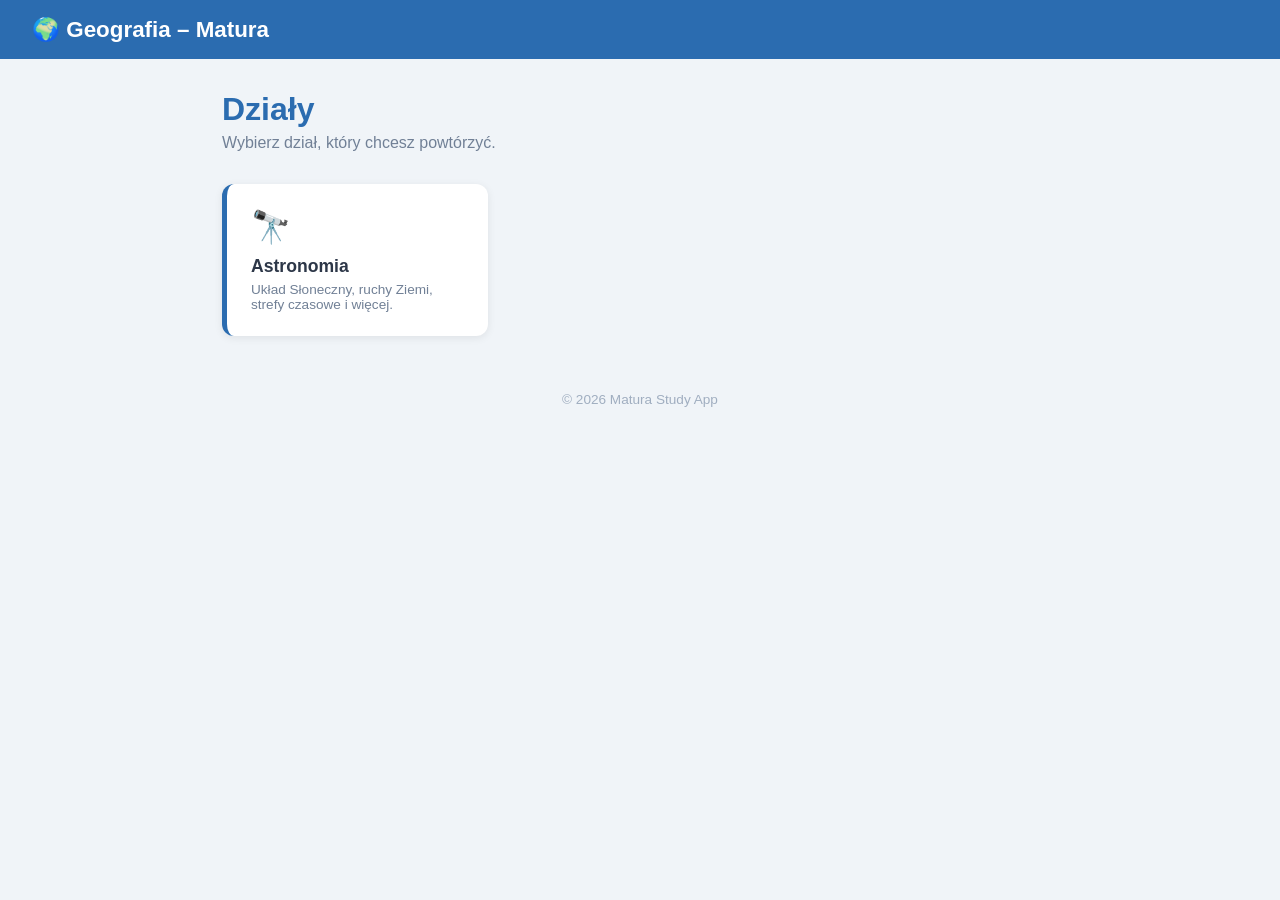
==== index.html @ 67f2f47c "Add index.html that redirects to geografia-matura.html Agent-Logs-Url: https://github.com/FiuzBlitz/" ====
<!DOCTYPE html>
<html lang="pl">
<head>
    <meta charset="UTF-8">
    <meta http-equiv="refresh" content="0; url=geografia-matura.html">
    <title>Matura Study App</title>
</head>
<body>
    <p>Przekierowanie… <a href="geografia-matura.html">Kliknij tutaj jeśli nie nastąpiło automatycznie.</a></p>
</body>
</html>
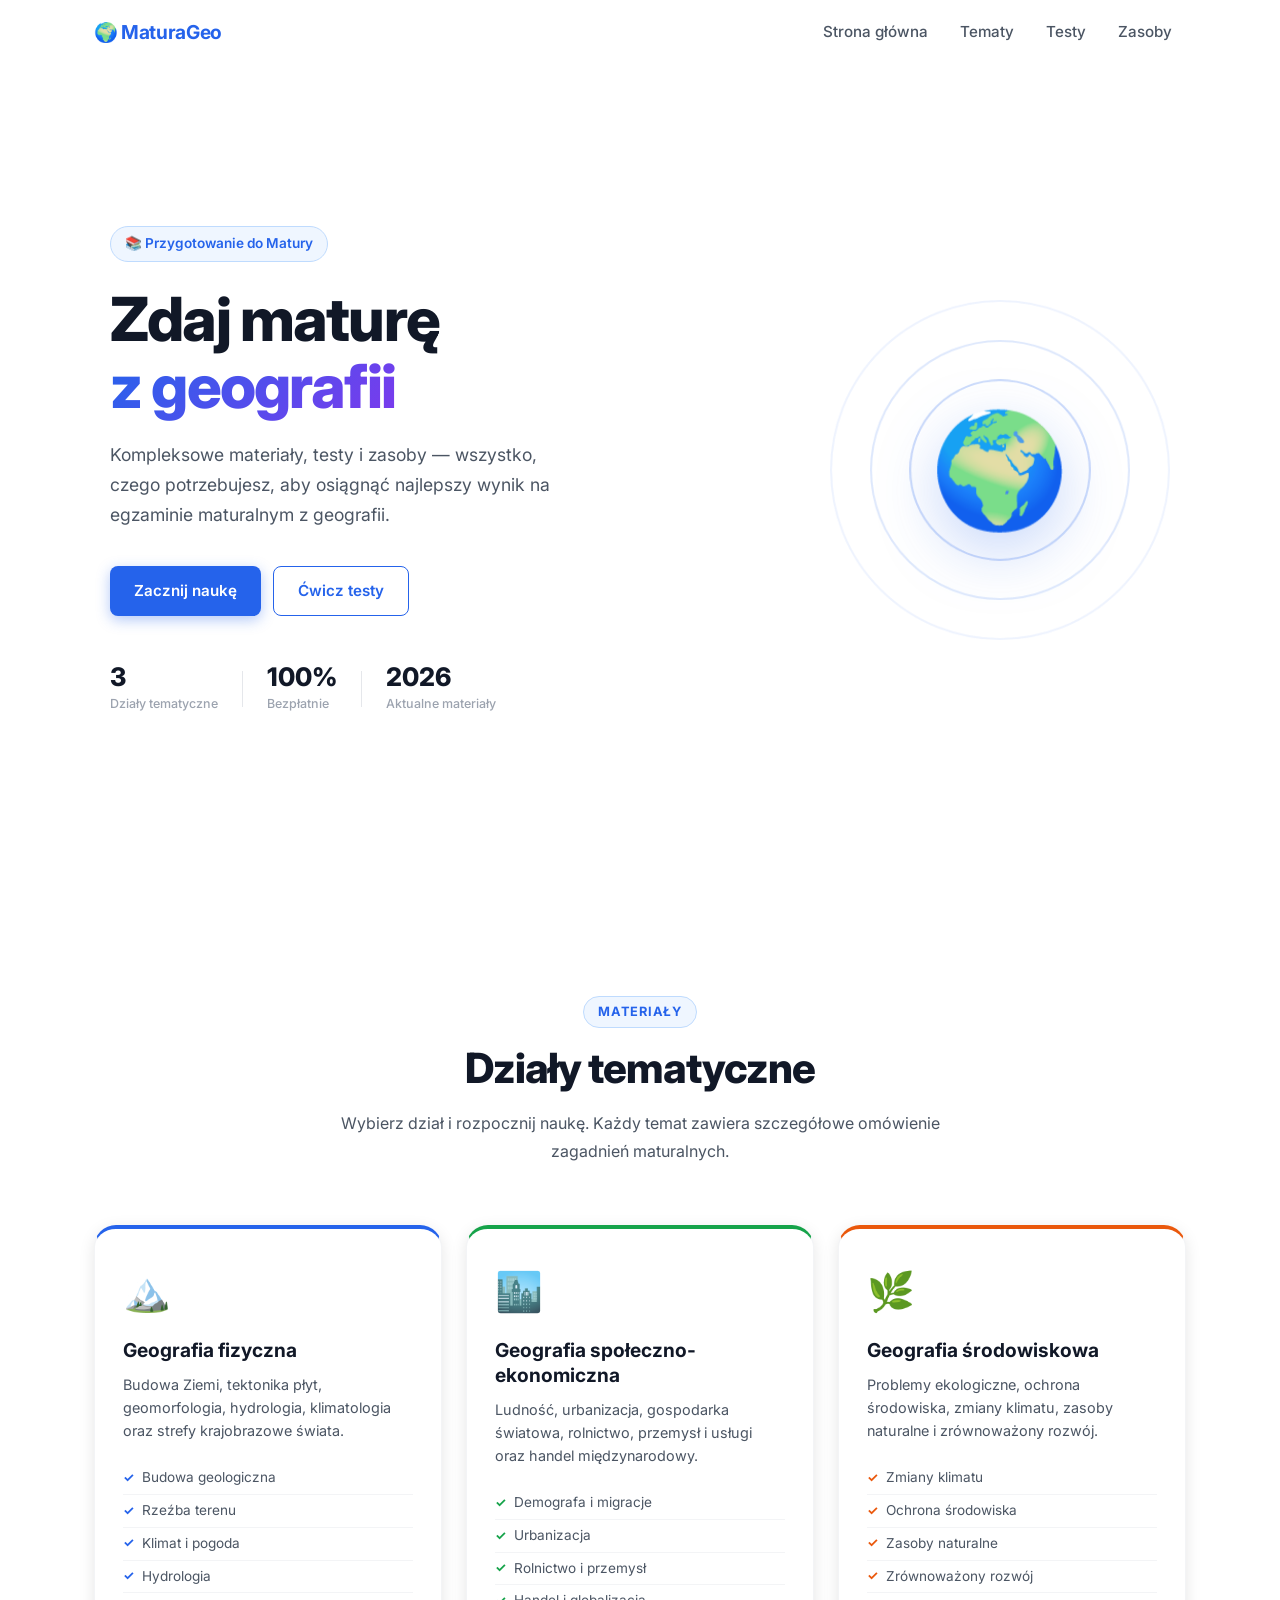
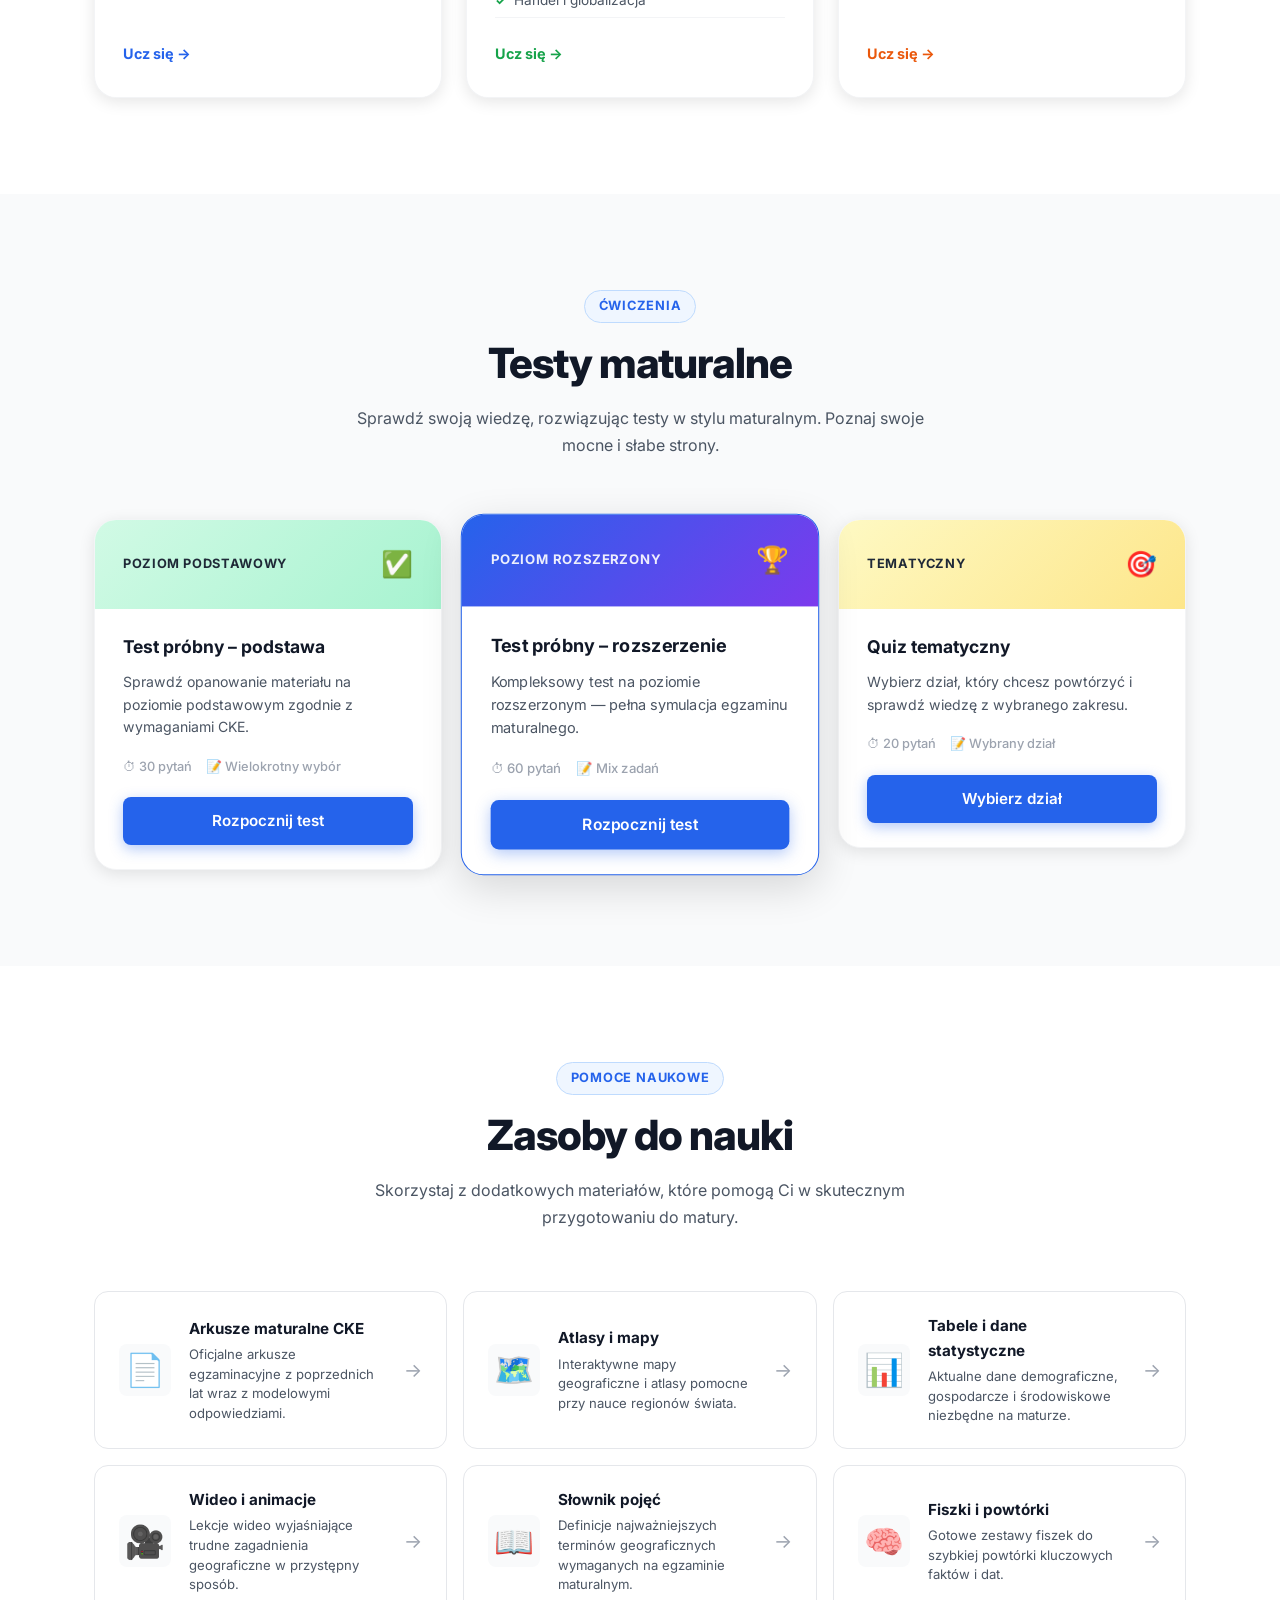
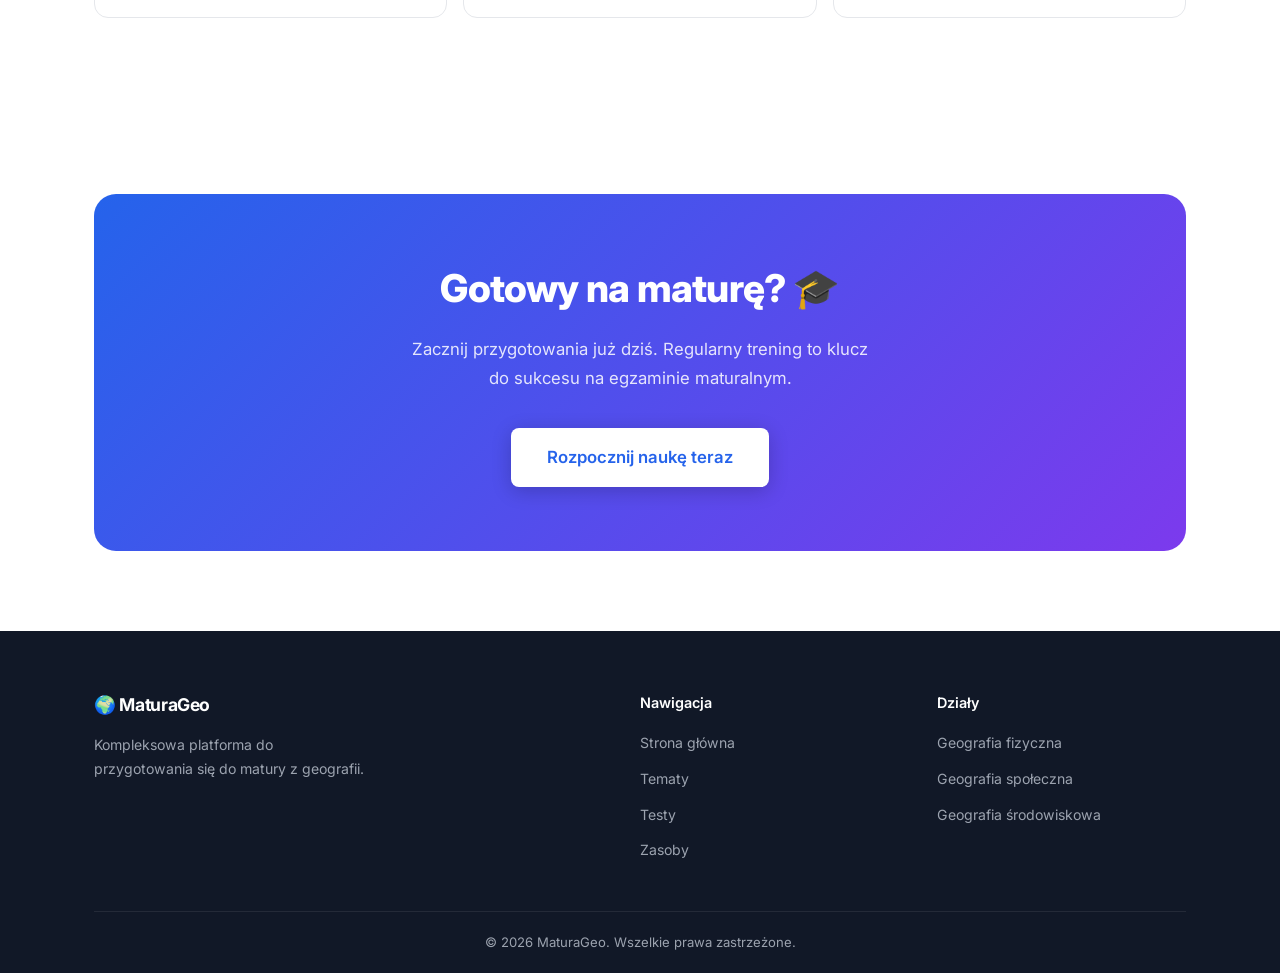
==== commit 85bde25c: "Tłumaczenie na polski i znaczące poprawki graficzne Agent-Logs-Url: https://github.com/FiuzBlitz/Mat" ====
--- a/index.html
+++ b/index.html
@@ -1,11 +1,11 @@
 <!DOCTYPE html>
 <html lang="pl">
 <head>
-    <meta charset="UTF-8">
-    <meta http-equiv="refresh" content="0; url=geografia-matura.html">
-    <title>Matura Study App</title>
+  <meta charset="UTF-8">
+  <meta http-equiv="refresh" content="0; url=geografia-matura.html">
+  <title>Matura</title>
 </head>
 <body>
-    <p>Przekierowanie… <a href="geografia-matura.html">Kliknij tutaj jeśli nie nastąpiło automatycznie.</a></p>
+  <p>Przekierowywanie... Jeśli nie nastąpi automatycznie, <a href="geografia-matura.html">kliknij tutaj</a>.</p>
 </body>
 </html>
